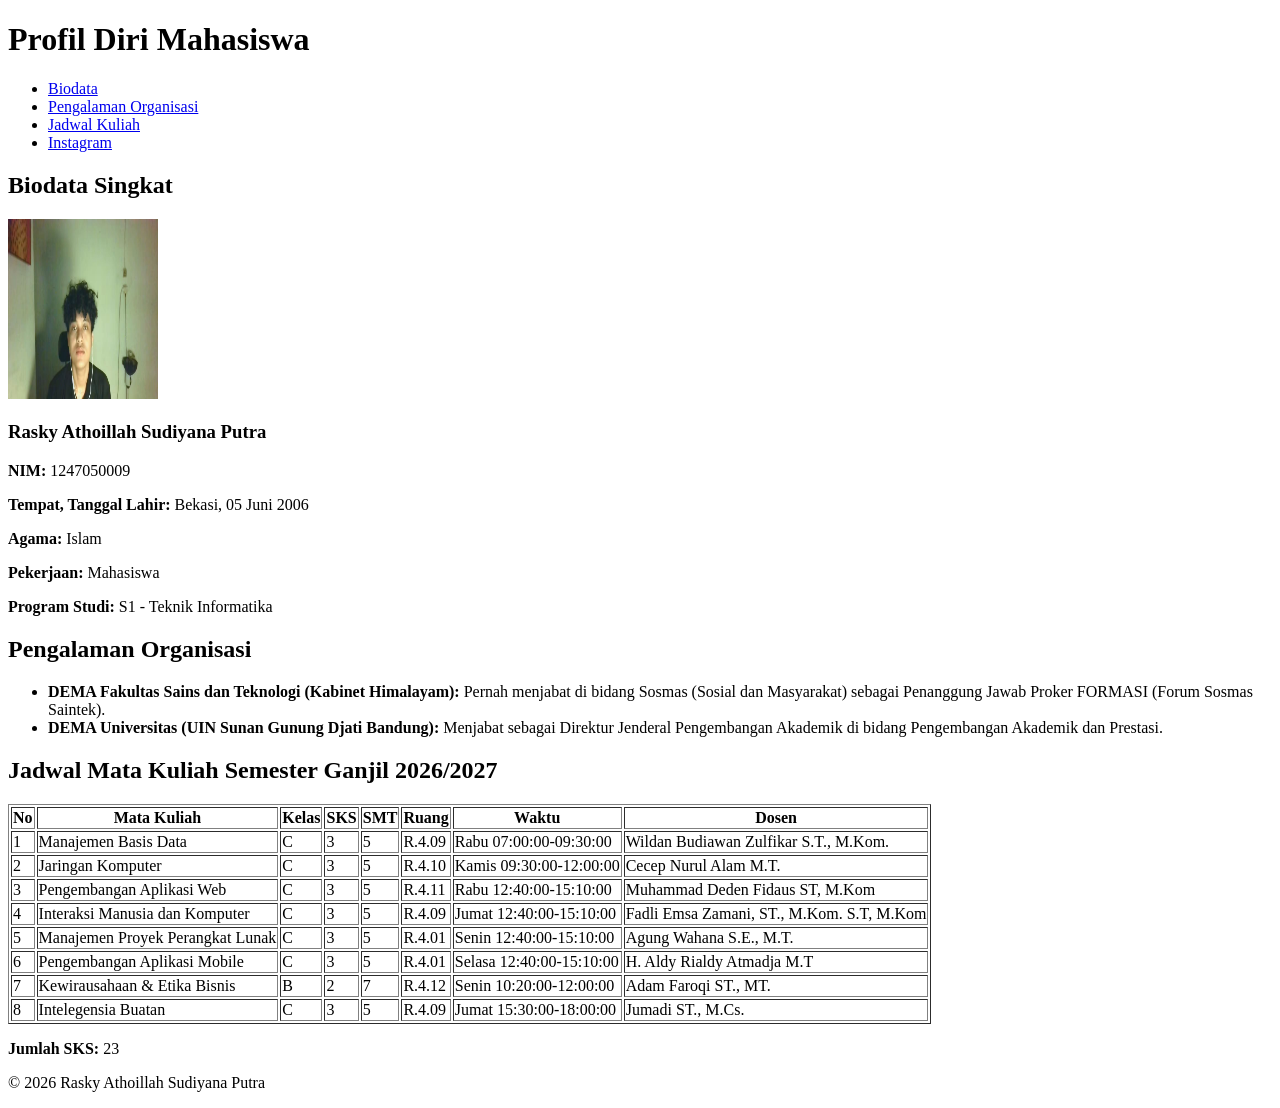
==== ProfilDiri/profil.html @ 32ab8817 "profildiri" ====
<!DOCTYPE html>
<html lang="id">
<head>
    <meta charset="UTF-8">
    <meta name="viewport" content="width=device-width, initial-scale=1.0">
    
    <!-- Metadata Utama -->
    <title>Profil Diri - Rasky Athoillah Sudiyana Putra</title>
    <meta name="description" content="Halaman profil resmi Rasky Athoillah Sudiyana Putra, mahasiswa Teknik Informatika UIN Sunan Gunung Djati Bandung serta informasi akademik dan organisasi.">
    
    <!-- Open Graph (OG) Metadata -->
    <meta property="og:title" content="Profil Diri - Rasky Athoillah Sudiyana Putra">
    <meta property="og:description" content="Kenali lebih dekat Rasky Athoillah Sudiyana Putra, mahasiswa Teknik Informatika UIN Sunan Gunung Djati Bandung dan pengurus DEMA.">
    <meta property="og:image" content="foto-profil.jpg">
</head>
<body>

    <header>
        <h1>Profil Diri Mahasiswa</h1>
    </header>

    <nav>
        <ul>
            <li><a href="#biodata">Biodata</a></li>
            <li><a href="#organisasi">Pengalaman Organisasi</a></li>
            <li><a href="#jadwal">Jadwal Kuliah</a></li>
            <li><a href="https://www.instagram.com/raskyy_a?stkn=bTk2MmthOW1ybmd1&utm_source=qr" target="_blank">Instagram</a></li>
        </ul>
    </nav>

    <main>
        <section id="biodata">
            <h2>Biodata Singkat</h2>
            <img src="../Profil Diri/WhatsApp Image 2026-09-15 at 23.52.39.jpeg" alt="Foto Rasky Athoillah Sudiyana Putra" width="150" height="180">
            <h3>Rasky Athoillah Sudiyana Putra</h3>
            <p><strong>NIM:</strong> 1247050009</p>
            <p><strong>Tempat, Tanggal Lahir:</strong> Bekasi, 05 Juni 2006</p>
            <p><strong>Agama:</strong> Islam</p>
            <p><strong>Pekerjaan:</strong> Mahasiswa</p>
            <p><strong>Program Studi:</strong> S1 - Teknik Informatika</p>
        </section>

        <section id="organisasi">
            <h2>Pengalaman Organisasi</h2>
            <ul>
                <li>
                    <strong>DEMA Fakultas Sains dan Teknologi (Kabinet Himalayam):</strong> 
                    Pernah menjabat di bidang Sosmas (Sosial dan Masyarakat) sebagai Penanggung Jawab Proker FORMASI (Forum Sosmas Saintek).
                </li>
                <li>
                    <strong>DEMA Universitas (UIN Sunan Gunung Djati Bandung):</strong> 
                    Menjabat sebagai Direktur Jenderal Pengembangan Akademik di bidang Pengembangan Akademik dan Prestasi.
                </li>
            </ul>
        </section>

        <section id="jadwal">
            <h2>Jadwal Mata Kuliah Semester Ganjil 2026/2027</h2>
            <table border="1">
                <thead>
                    <tr>
                        <th>No</th>
                        <th>Mata Kuliah</th>
                        <th>Kelas</th>
                        <th>SKS</th>
                        <th>SMT</th>
                        <th>Ruang</th>
                        <th>Waktu</th>
                        <th>Dosen</th>
                    </tr>
                </thead>
                <tbody>
                    <tr>
                        <td>1</td>
                        <td>Manajemen Basis Data</td>
                        <td>C</td>
                        <td>3</td>
                        <td>5</td>
                        <td>R.4.09</td>
                        <td>Rabu 07:00:00-09:30:00</td>
                        <td>Wildan Budiawan Zulfikar S.T., M.Kom.</td>
                    </tr>
                    <tr>
                        <td>2</td>
                        <td>Jaringan Komputer</td>
                        <td>C</td>
                        <td>3</td>
                        <td>5</td>
                        <td>R.4.10</td>
                        <td>Kamis 09:30:00-12:00:00</td>
                        <td>Cecep Nurul Alam M.T.</td>
                    </tr>
                    <tr>
                        <td>3</td>
                        <td>Pengembangan Aplikasi Web</td>
                        <td>C</td>
                        <td>3</td>
                        <td>5</td>
                        <td>R.4.11</td>
                        <td>Rabu 12:40:00-15:10:00</td>
                        <td>Muhammad Deden Fidaus ST, M.Kom</td>
                    </tr>
                    <tr>
                        <td>4</td>
                        <td>Interaksi Manusia dan Komputer</td>
                        <td>C</td>
                        <td>3</td>
                        <td>5</td>
                        <td>R.4.09</td>
                        <td>Jumat 12:40:00-15:10:00</td>
                        <td>Fadli Emsa Zamani, ST., M.Kom. S.T, M.Kom</td>
                    </tr>
                    <tr>
                        <td>5</td>
                        <td>Manajemen Proyek Perangkat Lunak</td>
                        <td>C</td>
                        <td>3</td>
                        <td>5</td>
                        <td>R.4.01</td>
                        <td>Senin 12:40:00-15:10:00</td>
                        <td>Agung Wahana S.E., M.T.</td>
                    </tr>
                    <tr>
                        <td>6</td>
                        <td>Pengembangan Aplikasi Mobile</td>
                        <td>C</td>
                        <td>3</td>
                        <td>5</td>
                        <td>R.4.01</td>
                        <td>Selasa 12:40:00-15:10:00</td>
                        <td>H. Aldy Rialdy Atmadja M.T</td>
                    </tr>
                    <tr>
                        <td>7</td>
                        <td>Kewirausahaan & Etika Bisnis</td>
                        <td>B</td>
                        <td>2</td>
                        <td>7</td>
                        <td>R.4.12</td>
                        <td>Senin 10:20:00-12:00:00</td>
                        <td>Adam Faroqi ST., MT.</td>
                    </tr>
                    <tr>
                        <td>8</td>
                        <td>Intelegensia Buatan</td>
                        <td>C</td>
                        <td>3</td>
                        <td>5</td>
                        <td>R.4.09</td>
                        <td>Jumat 15:30:00-18:00:00</td>
                        <td>Jumadi ST., M.Cs.</td>
                    </tr>
                </tbody>
            </table>
            <p><strong>Jumlah SKS:</strong> 23</p>
        </section>
    </main>

    <footer>
        <p>&copy; 2026 Rasky Athoillah Sudiyana Putra</p>
    </footer>

</body>
</html>
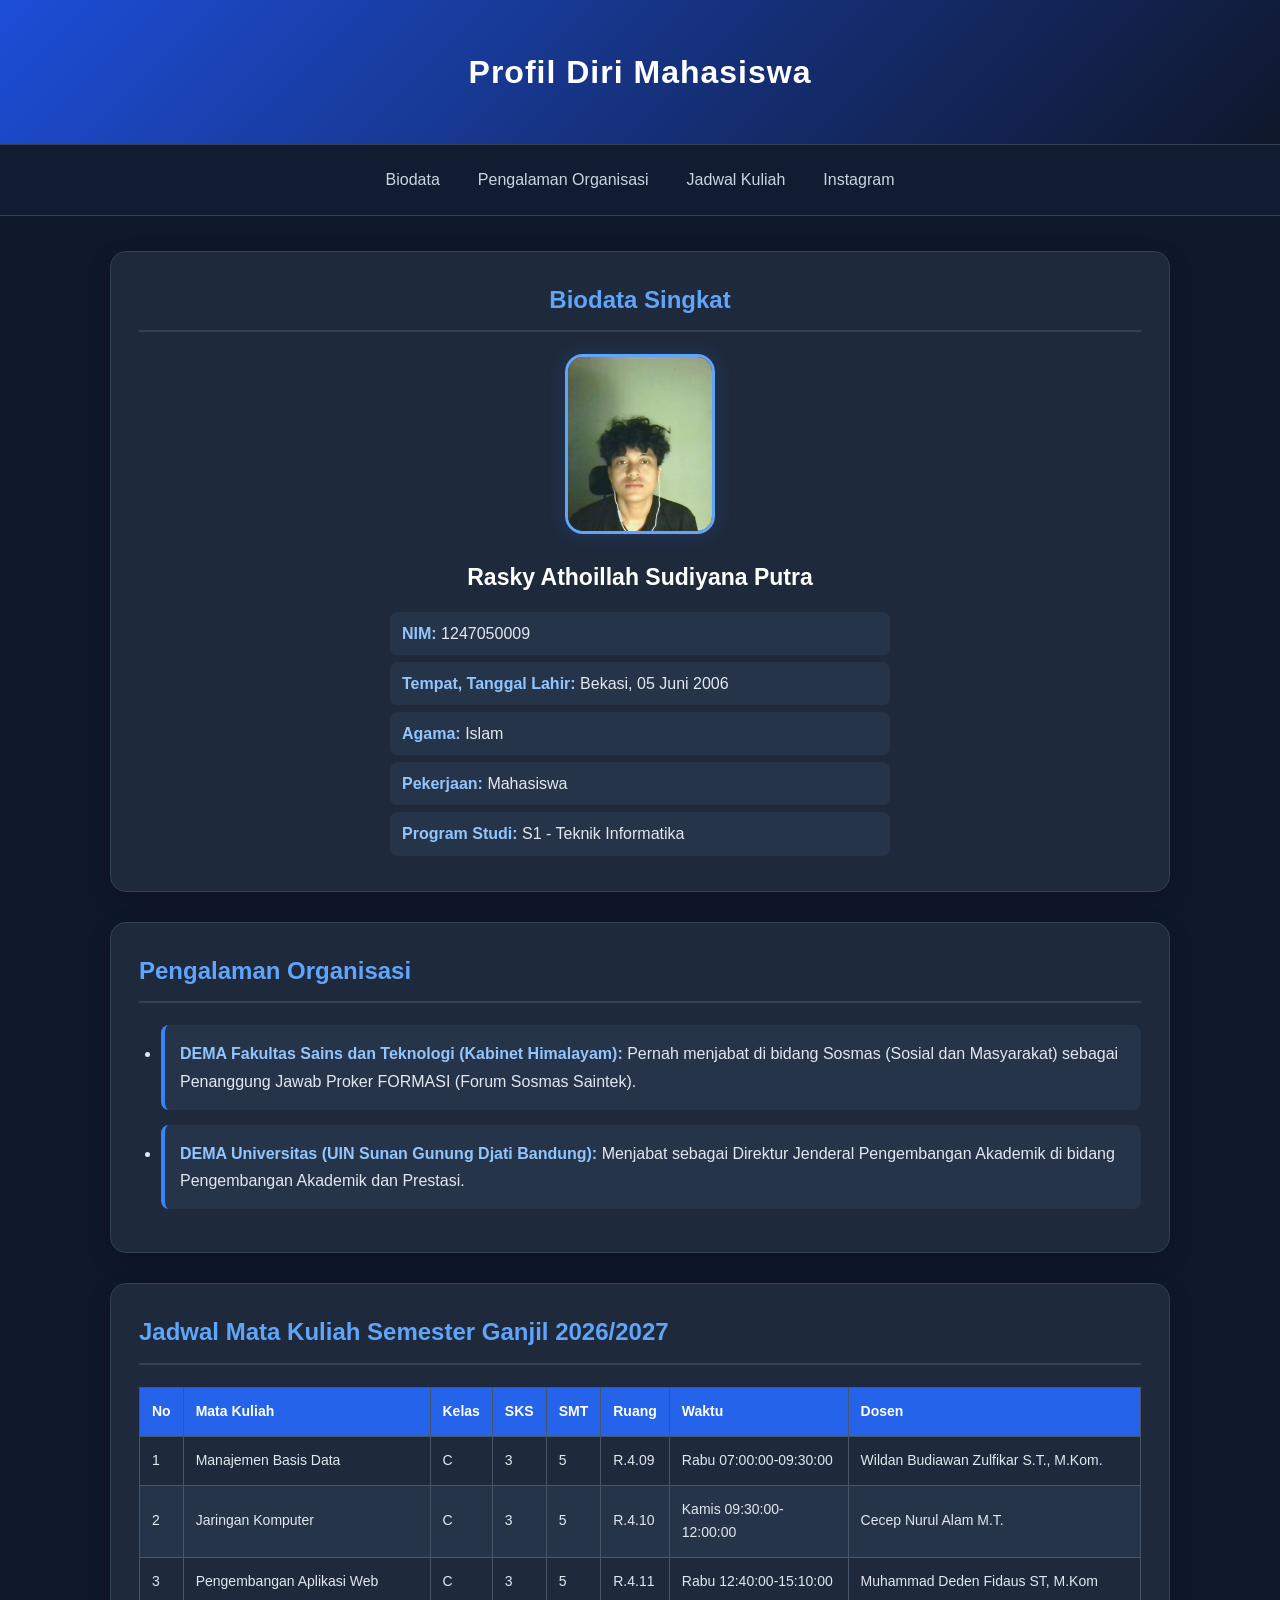
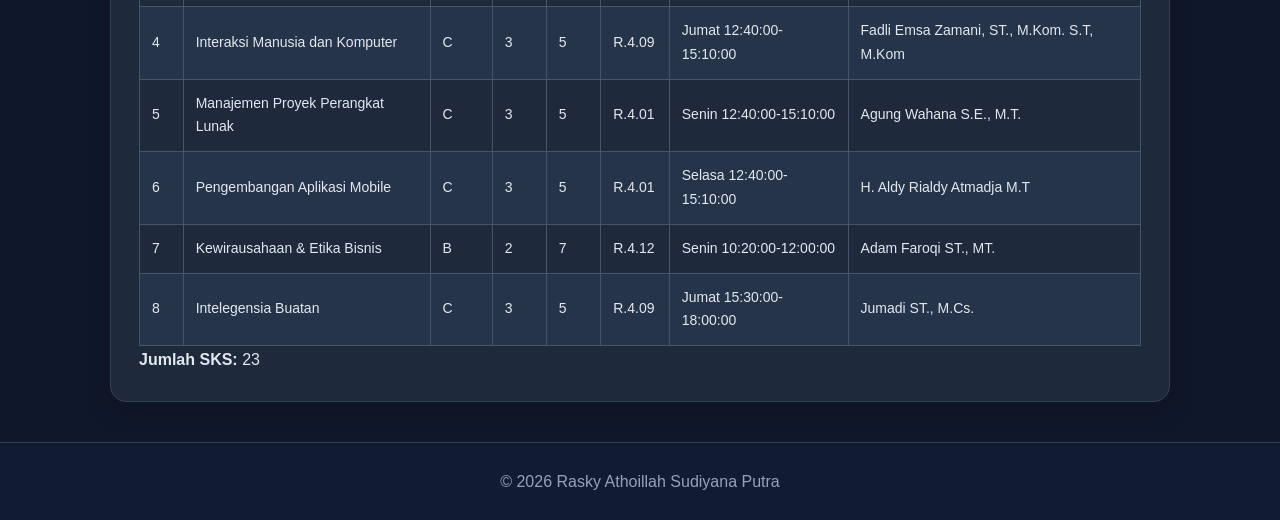
==== commit 04373317: "pengweb3" ====
--- a/ProfilDiri/profil.html
+++ b/ProfilDiri/profil.html
@@ -12,6 +12,8 @@
     <meta property="og:title" content="Profil Diri - Rasky Athoillah Sudiyana Putra">
     <meta property="og:description" content="Kenali lebih dekat Rasky Athoillah Sudiyana Putra, mahasiswa Teknik Informatika UIN Sunan Gunung Djati Bandung dan pengurus DEMA.">
     <meta property="og:image" content="foto-profil.jpg">
+
+    <link rel="stylesheet" href="/ProfilDiri/style.css">
 </head>
 <body>
 
@@ -31,7 +33,7 @@
     <main>
         <section id="biodata">
             <h2>Biodata Singkat</h2>
-            <img src="../Profil Diri/WhatsApp Image 2026-09-15 at 23.52.39.jpeg" alt="Foto Rasky Athoillah Sudiyana Putra" width="150" height="180">
+            <img src="/ProfilDiri/WhatsApp Image 2026-09-15 at 23.52.39.jpeg" alt="Foto Rasky Athoillah Sudiyana Putra" width="150" height="180">
             <h3>Rasky Athoillah Sudiyana Putra</h3>
             <p><strong>NIM:</strong> 1247050009</p>
             <p><strong>Tempat, Tanggal Lahir:</strong> Bekasi, 05 Juni 2006</p>
--- a/ProfilDiri/style.css
+++ b/ProfilDiri/style.css
@@ -0,0 +1,246 @@
+* {
+            margin: 0;
+            padding: 0;
+            box-sizing: border-box;
+            scroll-behavior: smooth;
+        }
+
+        body {
+            font-family: 'Segoe UI', Arial, sans-serif;
+            background: #0f172a;
+            color: #e2e8f0;
+            line-height: 1.7;
+        }
+
+        /* HEADER */
+        header {
+            text-align: center;
+            padding: 45px 20px;
+            background: linear-gradient(135deg, #1d4ed8, #0f172a);
+            border-bottom: 1px solid #334155;
+        }
+
+        header h1 {
+            font-size: 32px;
+            color: white;
+            letter-spacing: 1px;
+        }
+
+        header p {
+            color: #bfdbfe;
+            margin-top: 8px;
+        }
+
+        /* NAVBAR */
+        nav {
+            background: #111c32;
+            position: sticky;
+            top: 0;
+            z-index: 10;
+            border-bottom: 1px solid #334155;
+        }
+
+        nav ul {
+            display: flex;
+            justify-content: center;
+            flex-wrap: wrap;
+            list-style: none;
+            gap: 8px;
+            padding: 12px;
+        }
+
+        nav a {
+            color: #cbd5e1;
+            text-decoration: none;
+            padding: 9px 15px;
+            display: block;
+            border-radius: 8px;
+            transition: 0.3s;
+        }
+
+        nav a:hover {
+            background: #2563eb;
+            color: white;
+        }
+
+        /* KONTEN UTAMA */
+        main {
+            max-width: 1100px;
+            margin: 35px auto;
+            padding: 0 20px;
+        }
+
+        section {
+            background: #1e293b;
+            margin-bottom: 30px;
+            padding: 28px;
+            border-radius: 16px;
+            border: 1px solid #334155;
+            box-shadow: 0 8px 25px rgba(0, 0, 0, 0.15);
+            scroll-margin-top: 90px;
+            transition: transform 0.3s, border-color 0.3s;
+        }
+
+        section:hover {
+            border-color: #3b82f6;
+            transform: translateY(-3px);
+        }
+
+        h2 {
+            color: #60a5fa;
+            font-size: 24px;
+            margin-bottom: 22px;
+            padding-bottom: 10px;
+            border-bottom: 2px solid #334155;
+        }
+
+        /* BIODATA */
+        #biodata {
+            text-align: center;
+        }
+
+        #biodata img {
+            width: 150px;
+            height: 180px;
+            object-fit: cover;
+            border-radius: 18px;
+            border: 3px solid #60a5fa;
+            margin-bottom: 15px;
+            box-shadow: 0 0 20px rgba(59, 130, 246, 0.2);
+        }
+
+        #biodata h3 {
+            color: white;
+            font-size: 23px;
+            margin-bottom: 15px;
+        }
+
+        #biodata p {
+            text-align: left;
+            max-width: 500px;
+            margin: 7px auto;
+            padding: 8px 12px;
+            background: #263449;
+            border-radius: 7px;
+        }
+
+        #biodata strong {
+            color: #93c5fd;
+        }
+
+        /* ORGANISASI */
+        #organisasi ul {
+            padding-left: 22px;
+        }
+
+        #organisasi li {
+            margin-bottom: 15px;
+            padding: 15px;
+            background: #263449;
+            border-left: 4px solid #3b82f6;
+            border-radius: 8px;
+        }
+
+        #organisasi strong {
+            color: #93c5fd;
+        }
+
+        /* TABEL JADWAL */
+        .table-container {
+            width: 100%;
+            overflow-x: auto;
+            border-radius: 10px;
+        }
+
+        table {
+            width: 100%;
+            min-width: 850px;
+            border-collapse: collapse;
+            font-size: 14px;
+        }
+
+        thead {
+            background: #2563eb;
+            color: white;
+        }
+
+        th, td {
+            padding: 12px;
+            text-align: left;
+            border: 1px solid #475569;
+        }
+
+        tbody tr {
+            background: #1e293b;
+            transition: background 0.2s;
+        }
+
+        tbody tr:nth-child(even) {
+            background: #263449;
+        }
+
+        tbody tr:hover {
+            background: #334e75;
+        }
+
+        .total-sks {
+            margin-top: 18px;
+            padding: 12px 16px;
+            display: inline-block;
+            background: #1d4ed8;
+            color: white;
+            border-radius: 8px;
+            font-weight: bold;
+        }
+
+        /* FOOTER */
+        footer {
+            text-align: center;
+            padding: 25px 15px;
+            margin-top: 40px;
+            background: #111c32;
+            color: #94a3b8;
+            border-top: 1px solid #334155;
+        }
+
+        footer span {
+            color: #60a5fa;
+        }
+
+        /* RESPONSIVE HP */
+        @media (max-width: 600px) {
+            header {
+                padding: 32px 15px;
+            }
+
+            header h1 {
+                font-size: 25px;
+            }
+
+            nav ul {
+                gap: 3px;
+            }
+
+            nav a {
+                padding: 7px 9px;
+                font-size: 13px;
+            }
+
+            main {
+                padding: 0 12px;
+                margin-top: 20px;
+            }
+
+            section {
+                padding: 18px;
+                border-radius: 12px;
+            }
+
+            h2 {
+                font-size: 21px;
+            }
+
+            #biodata h3 {
+                font-size: 20px;
+            }
+          }
